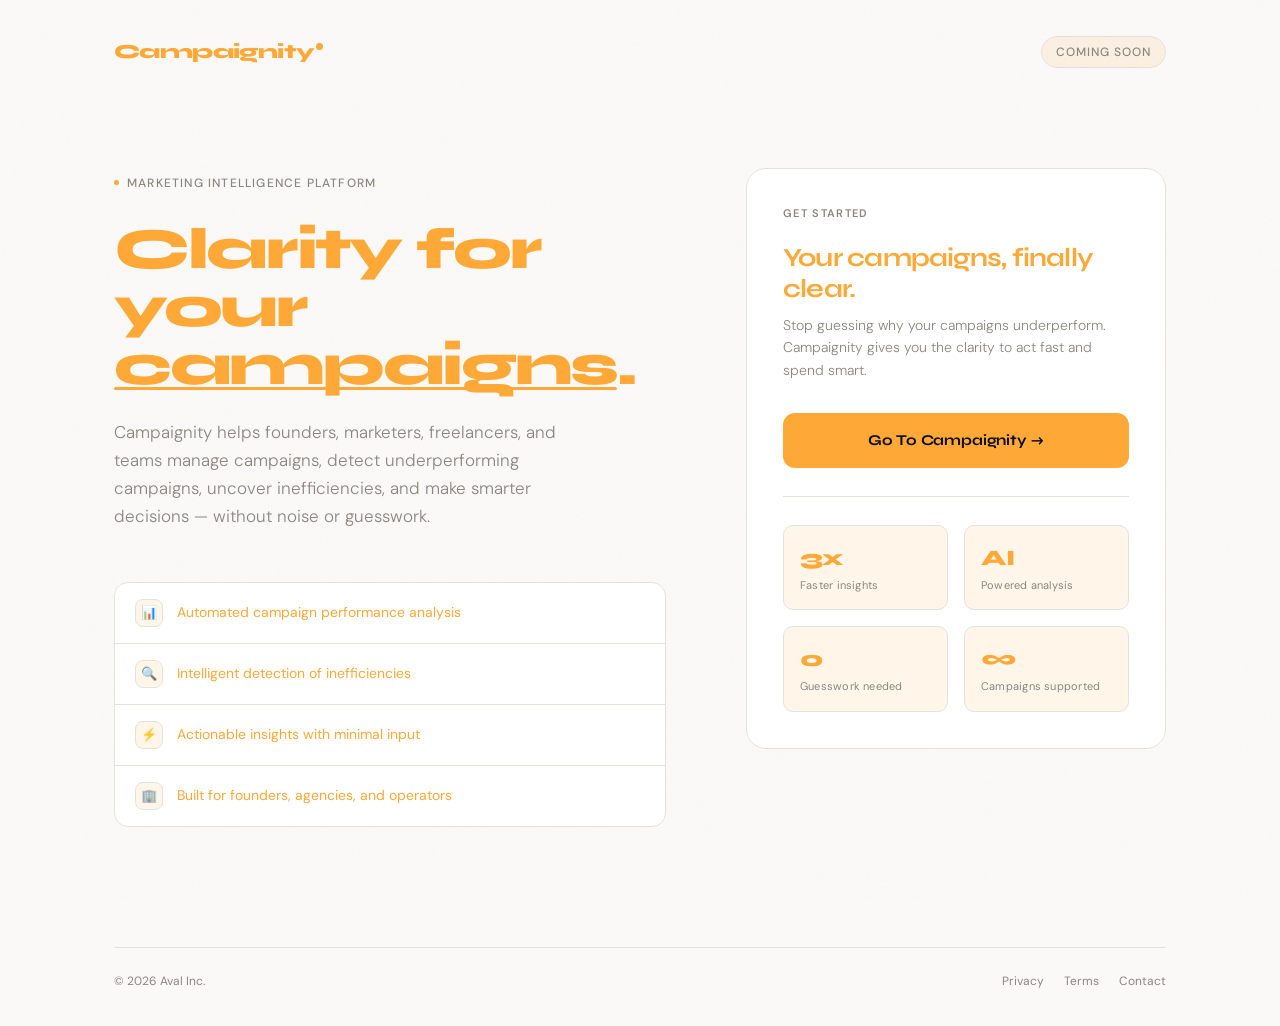
==== products/campaignity/index.html @ bdec491f "changes" ====
<!DOCTYPE html>
<html lang="en">
<head>
  <meta charset="UTF-8" />
  <link rel="apple-touch-icon" sizes="180x180" href="../icons/aval/apple-touch-icon.png">
  <link rel="icon" type="image/png" sizes="32x32" href="../icons/aval/favicon-32x32.png">
  <link rel="icon" type="image/png" sizes="16x16" href="../icons/aval/favicon-16x16.png">
  <link rel="manifest" href="assets/icons/aval/site.webmanifest">
  <meta name="viewport" content="width=device-width, initial-scale=1.0" />
  <title>Campaignity – Clarity for Your Campaigns</title>
  <meta name="description" content="Campaignity helps founders, marketers, and teams analyze and optimize campaigns with clarity." />

  <link href="https://fonts.googleapis.com/css2?family=Syne:wght@400;500;600;700;800&family=DM+Sans:wght@300;400;500&display=swap" rel="stylesheet">

  <style>
    :root {
      --bg: #faf9f7;
      --fg: #FDA837;
      --muted: #8a8780;
      --border: #e4e2dd;
      --accent: #FDA837;
      --accent-tp: #fda7371c;
      --card-bg: #ffffff;
      --tag-bg: #fda7371c;
    }

    * { box-sizing: border-box; margin: 0; padding: 0; }

    body {
      font-family: 'DM Sans', sans-serif;
      background: var(--bg);
      color: var(--fg);
      line-height: 1.5;
      min-height: 100vh;
      overflow-x: hidden;
    }

    /* Subtle grain texture */
    body::before {
      content: '';
      position: fixed;
      inset: 0;
      background-image: url("data:image/svg+xml,%3Csvg viewBox='0 0 256 256' xmlns='http://www.w3.org/2000/svg'%3E%3Cfilter id='noise'%3E%3CfeTurbulence type='fractalNoise' baseFrequency='0.9' numOctaves='4' stitchTiles='stitch'/%3E%3C/filter%3E%3Crect width='100%25' height='100%25' filter='url(%23noise)' opacity='0.03'/%3E%3C/svg%3E");
      pointer-events: none;
      z-index: 0;
      opacity: 0.4;
    }

    .container {
      max-width: 1100px;
      margin: 0 auto;
      padding: 36px 24px;
      position: relative;
      z-index: 1;
    }

    /* Header */
    header {
      display: flex;
      justify-content: space-between;
      align-items: center;
      margin-bottom: 100px;
      animation: fadeDown 0.6s ease both;
    }

    .logo {
      font-family: 'Syne', sans-serif;
      font-weight: 800;
      font-size: 20px;
      letter-spacing: -0.03em;
      color: var(--fg);
    }

    .logo span {
      display: inline-block;
      width: 7px;
      height: 7px;
      background: var(--accent);
      border-radius: 50%;
      margin-left: 2px;
      vertical-align: super;
    }

    .nav-tag {
      font-size: 12px;
      font-weight: 500;
      letter-spacing: 0.08em;
      text-transform: uppercase;
      color: var(--muted);
      background: var(--tag-bg);
      padding: 6px 14px;
      border-radius: 100px;
      border: 1px solid var(--border);
    }

    /* Main layout */
    main {
      display: grid;
      grid-template-columns: 1fr 420px;
      gap: 80px;
      align-items: start;
    }

    /* Left */
    .left {
      animation: fadeUp 0.7s ease 0.1s both;
    }

    .eyebrow {
      display: inline-flex;
      align-items: center;
      gap: 8px;
      font-size: 12px;
      font-weight: 500;
      letter-spacing: 0.1em;
      text-transform: uppercase;
      color: var(--muted);
      margin-bottom: 28px;
    }

    .eyebrow-dot {
      width: 5px;
      height: 5px;
      border-radius: 50%;
      background: var(--accent);
    }

    h1 {
      font-family: 'Syne', sans-serif;
      font-size: 58px;
      font-weight: 800;
      line-height: 1.0;
      letter-spacing: -0.04em;
      margin-bottom: 24px;
      color: var(--fg);
    }

    h1 em {
      font-style: normal;
      position: relative;
      display: inline-block;
    }

    h1 em::after {
      content: '';
      position: absolute;
      bottom: 4px;
      left: 0;
      right: 0;
      height: 3px;
      background: var(--accent);
      border-radius: 2px;
      transform: scaleX(0);
      transform-origin: left;
      animation: underlineIn 0.5s ease 0.9s forwards;
    }

    .subtitle {
      font-size: 17px;
      color: var(--muted);
      max-width: 480px;
      margin-bottom: 52px;
      line-height: 1.65;
      font-weight: 300;
    }

    .features {
      display: grid;
      gap: 0;
      border: 1px solid var(--border);
      border-radius: 14px;
      overflow: hidden;
      background: var(--card-bg);
    }

    .feature {
      display: flex;
      align-items: center;
      gap: 14px;
      padding: 16px 20px;
      font-size: 14px;
      font-weight: 400;
      color: var(--fg);
      border-bottom: 1px solid var(--border);
      transition: background 0.15s ease;
    }

    .feature:last-child { border-bottom: none; }

    .feature:hover { background: var(--tag-bg); }

    .feature-icon {
      width: 28px;
      height: 28px;
      border-radius: 8px;
      background: var(--tag-bg);
      border: 1px solid var(--border);
      display: flex;
      align-items: center;
      justify-content: center;
      flex-shrink: 0;
      font-size: 13px;
    }

    /* Right card */
    .card {
      background: var(--card-bg);
      border: 1px solid var(--border);
      border-radius: 20px;
      padding: 36px;
      position: sticky;
      top: 36px;
      animation: fadeUp 0.7s ease 0.2s both;
    }

    .card-label {
      font-size: 11px;
      font-weight: 600;
      letter-spacing: 0.12em;
      text-transform: uppercase;
      color: var(--muted);
      margin-bottom: 20px;
    }

    .card h2 {
      font-family: 'Syne', sans-serif;
      font-size: 26px;
      font-weight: 700;
      letter-spacing: -0.03em;
      margin-bottom: 10px;
      line-height: 1.2;
    }

    .card p {
      color: var(--muted);
      font-size: 14px;
      margin-bottom: 32px;
      line-height: 1.6;
      font-weight: 300;
    }

    .cta-btn {
      display: block;
      width: 100%;
      padding: 16px 20px;
      border-radius: 12px;
      border: none;
      background: var(--accent);
      color: #0c0c0b;
      font-family: 'Syne', sans-serif;
      font-size: 15px;
      font-weight: 700;
      letter-spacing: -0.01em;
      cursor: pointer;
      text-align: center;
      text-decoration: none;
      transition: opacity 0.15s ease, transform 0.15s ease;
    }

    .cta-btn:hover {
      opacity: 0.88;
      transform: translateY(-1px);
    }

    .cta-btn:active {
      transform: translateY(0);
    }

    .divider {
      height: 1px;
      background: var(--border);
      margin: 28px 0;
    }

    .stats {
      display: grid;
      grid-template-columns: 1fr 1fr;
      gap: 16px;
    }

    .stat {
      padding: 16px;
      background: var(--tag-bg);
      border-radius: 10px;
      border: 1px solid var(--border);
    }

    .stat-num {
      font-family: 'Syne', sans-serif;
      font-size: 22px;
      font-weight: 800;
      letter-spacing: -0.03em;
      margin-bottom: 2px;
    }

    .stat-label {
      font-size: 11px;
      color: var(--muted);
      font-weight: 400;
      letter-spacing: 0.02em;
    }

    /* Footer */
    footer {
      margin-top: 120px;
      padding-top: 24px;
      border-top: 1px solid var(--border);
      display: flex;
      justify-content: space-between;
      align-items: center;
      font-size: 12px;
      color: var(--muted);
      animation: fadeUp 0.6s ease 0.4s both;
    }

    footer a {
      color: var(--muted);
      text-decoration: none;
      transition: color 0.15s;
    }

    footer a:hover { color: var(--fg); }

    .footer-links { display: flex; gap: 20px; }

    /* Animations */
    @keyframes fadeDown {
      from { opacity: 0; transform: translateY(-12px); }
      to { opacity: 1; transform: translateY(0); }
    }

    @keyframes fadeUp {
      from { opacity: 0; transform: translateY(16px); }
      to { opacity: 1; transform: translateY(0); }
    }

    @keyframes underlineIn {
      to { transform: scaleX(1); }
    }

    /* Responsive */
    @media (max-width: 860px) {
      main {
        grid-template-columns: 1fr;
        gap: 48px;
      }

      h1 { font-size: 42px; }

      .card { position: static; }

      header { margin-bottom: 60px; }
    }

    @media (max-width: 480px) {
      h1 { font-size: 34px; }
      .stats { grid-template-columns: 1fr 1fr; }
    }
  </style>
</head>
<body>
  <div class="container">
    <header>
      <div class="logo">Campaignity<span></span></div>
      <div class="nav-tag">Coming Soon</div>
    </header>

    <main>
      <section class="left">
        <div class="eyebrow">
          <span class="eyebrow-dot"></span>
          Marketing Intelligence Platform
        </div>

        <h1>Clarity for your <em>campaigns</em>.</h1>

        <p class="subtitle">
          Campaignity helps founders, marketers, freelancers, and teams manage campaigns, detect underperforming campaigns, uncover inefficiencies, and make smarter decisions — without noise or guesswork.
        </p>

        <div class="features">
          <div class="feature">
            <div class="feature-icon">📊</div>
            Automated campaign performance analysis
          </div>
          <div class="feature">
            <div class="feature-icon">🔍</div>
            Intelligent detection of inefficiencies
          </div>
          <div class="feature">
            <div class="feature-icon">⚡</div>
            Actionable insights with minimal input
          </div>
          <div class="feature">
            <div class="feature-icon">🏢</div>
            Built for founders, agencies, and operators
          </div>
        </div>
      </section>

      <aside class="card">
        <div class="card-label">Get Started</div>
        <h2>Your campaigns, finally clear.</h2>
        <p>Stop guessing why your campaigns underperform. Campaignity gives you the clarity to act fast and spend smart.</p>

        <a href="https://campaignity.vercel.app" class="cta-btn">Go To Campaignity →</a>

        <div class="divider"></div>

        <div class="stats">
          <div class="stat">
            <div class="stat-num">3x</div>
            <div class="stat-label">Faster insights</div>
          </div>
          <div class="stat">
            <div class="stat-num">AI</div>
            <div class="stat-label">Powered analysis</div>
          </div>
          <div class="stat">
            <div class="stat-num">0</div>
            <div class="stat-label">Guesswork needed</div>
          </div>
          <div class="stat">
            <div class="stat-num">∞</div>
            <div class="stat-label">Campaigns supported</div>
          </div>
        </div>
      </aside>
    </main>

    <footer>
      <span>© 2026 Aval Inc.</span>
      <div class="footer-links">
        <a href="/products/campaignity/privacy">Privacy</a>
        <a href="/products/campaignity/terms">Terms</a>
        <a href="/cdn-cgi/l/email-protection#aedddbdedec1dcdaeecdcfc3decfc7c9c0c7dad780cfc7">Contact</a>
      </div>
      </footer>
      </div>
      </body>
      </html>
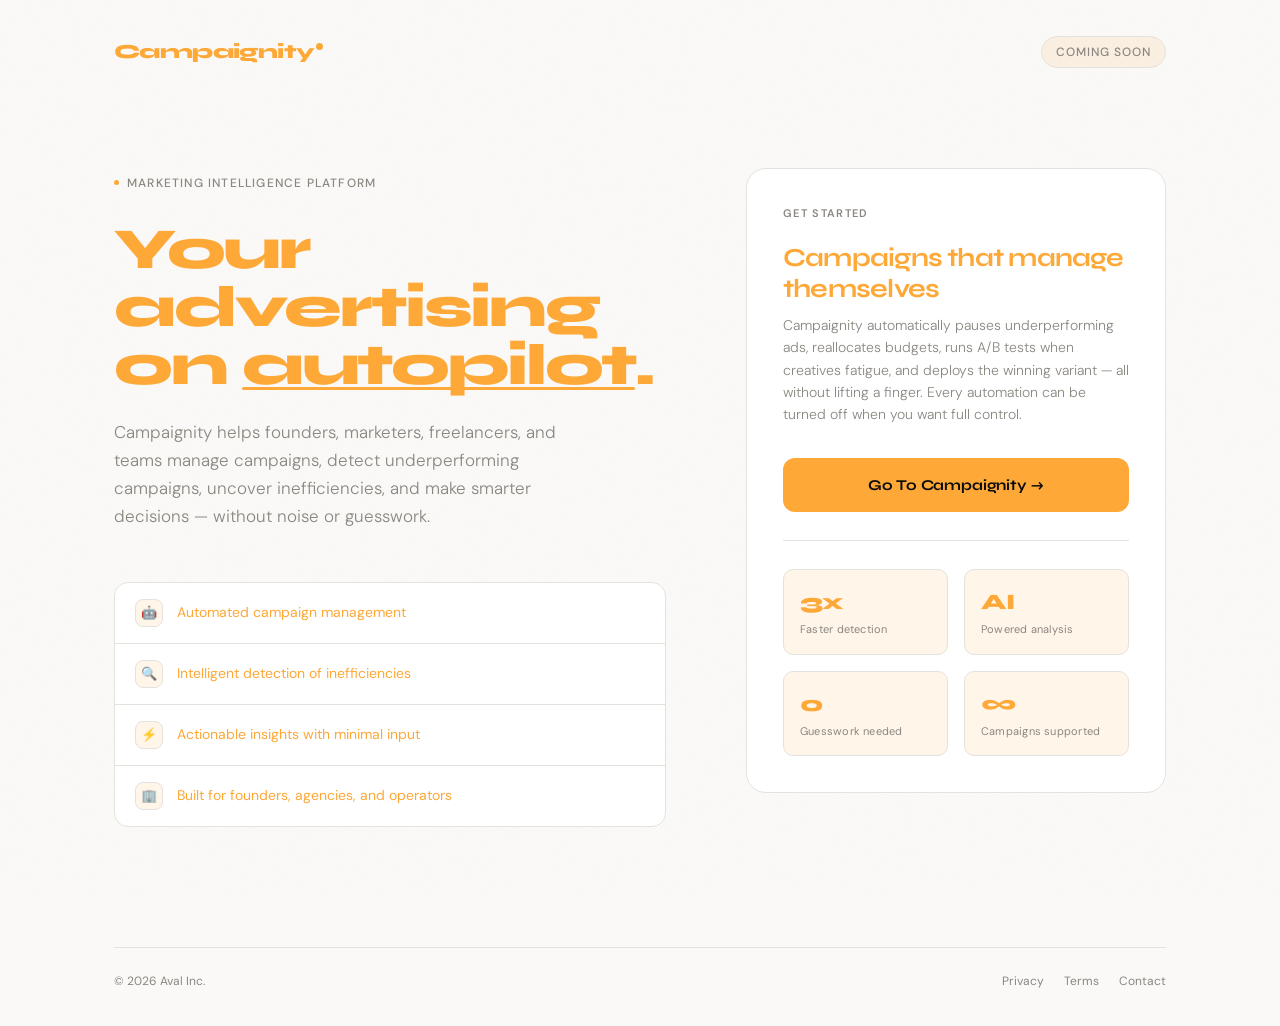
==== commit 1cd5b78a: "Update page titles and improve campaignity content" ====
--- a/products/campaignity/index.html
+++ b/products/campaignity/index.html
@@ -2,10 +2,10 @@
 <html lang="en">
 <head>
   <meta charset="UTF-8" />
-  <link rel="apple-touch-icon" sizes="180x180" href="../icons/aval/apple-touch-icon.png">
-  <link rel="icon" type="image/png" sizes="32x32" href="../icons/aval/favicon-32x32.png">
-  <link rel="icon" type="image/png" sizes="16x16" href="../icons/aval/favicon-16x16.png">
-  <link rel="manifest" href="assets/icons/aval/site.webmanifest">
+  <link rel="apple-touch-icon" sizes="180x180" href="../../icons/aval/apple-touch-icon.png">
+  <link rel="icon" type="image/png" sizes="32x32" href="../../icons/aval/favicon-32x32.png">
+  <link rel="icon" type="image/png" sizes="16x16" href="../../icons/aval/favicon-16x16.png">
+  <link rel="manifest" href="../../icons/aval/site.webmanifest">
   <meta name="viewport" content="width=device-width, initial-scale=1.0" />
   <title>Campaignity – Clarity for Your Campaigns</title>
   <meta name="description" content="Campaignity helps founders, marketers, and teams analyze and optimize campaigns with clarity." />
@@ -372,7 +372,7 @@
           Marketing Intelligence Platform
         </div>
 
-        <h1>Clarity for your <em>campaigns</em>.</h1>
+        <h1>Your advertising on <em>autopilot</em>.</h1>
 
         <p class="subtitle">
           Campaignity helps founders, marketers, freelancers, and teams manage campaigns, detect underperforming campaigns, uncover inefficiencies, and make smarter decisions — without noise or guesswork.
@@ -380,8 +380,8 @@
 
         <div class="features">
           <div class="feature">
-            <div class="feature-icon">📊</div>
-            Automated campaign performance analysis
+            <div class="feature-icon">🤖</div>
+            Automated campaign management 
           </div>
           <div class="feature">
             <div class="feature-icon">🔍</div>
@@ -400,8 +400,8 @@
 
       <aside class="card">
         <div class="card-label">Get Started</div>
-        <h2>Your campaigns, finally clear.</h2>
-        <p>Stop guessing why your campaigns underperform. Campaignity gives you the clarity to act fast and spend smart.</p>
+        <h2>Campaigns that manage themselves</h2>
+        <p>Campaignity automatically pauses underperforming ads, reallocates budgets, runs A/B tests when creatives fatigue, and deploys the winning variant — all without lifting a finger. Every automation can be turned off when you want full control.</p>
 
         <a href="https://campaignity.vercel.app" class="cta-btn">Go To Campaignity →</a>
 
@@ -410,7 +410,7 @@
         <div class="stats">
           <div class="stat">
             <div class="stat-num">3x</div>
-            <div class="stat-label">Faster insights</div>
+            <div class="stat-label">Faster detection</div>
           </div>
           <div class="stat">
             <div class="stat-num">AI</div>
@@ -431,9 +431,9 @@
     <footer>
       <span>© 2026 Aval Inc.</span>
       <div class="footer-links">
-        <a href="/products/campaignity/privacy">Privacy</a>
-        <a href="/products/campaignity/terms">Terms</a>
-        <a href="/cdn-cgi/l/email-protection#aedddbdedec1dcdaeecdcfc3decfc7c9c0c7dad780cfc7">Contact</a>
+        <a href="https://avalws.com/products/campaignity/privacy">Privacy</a>
+        <a href="https://avalws.com/products/campaignity/terms">Terms</a>
+        <a href="../../">Contact</a>
       </div>
       </footer>
       </div>
